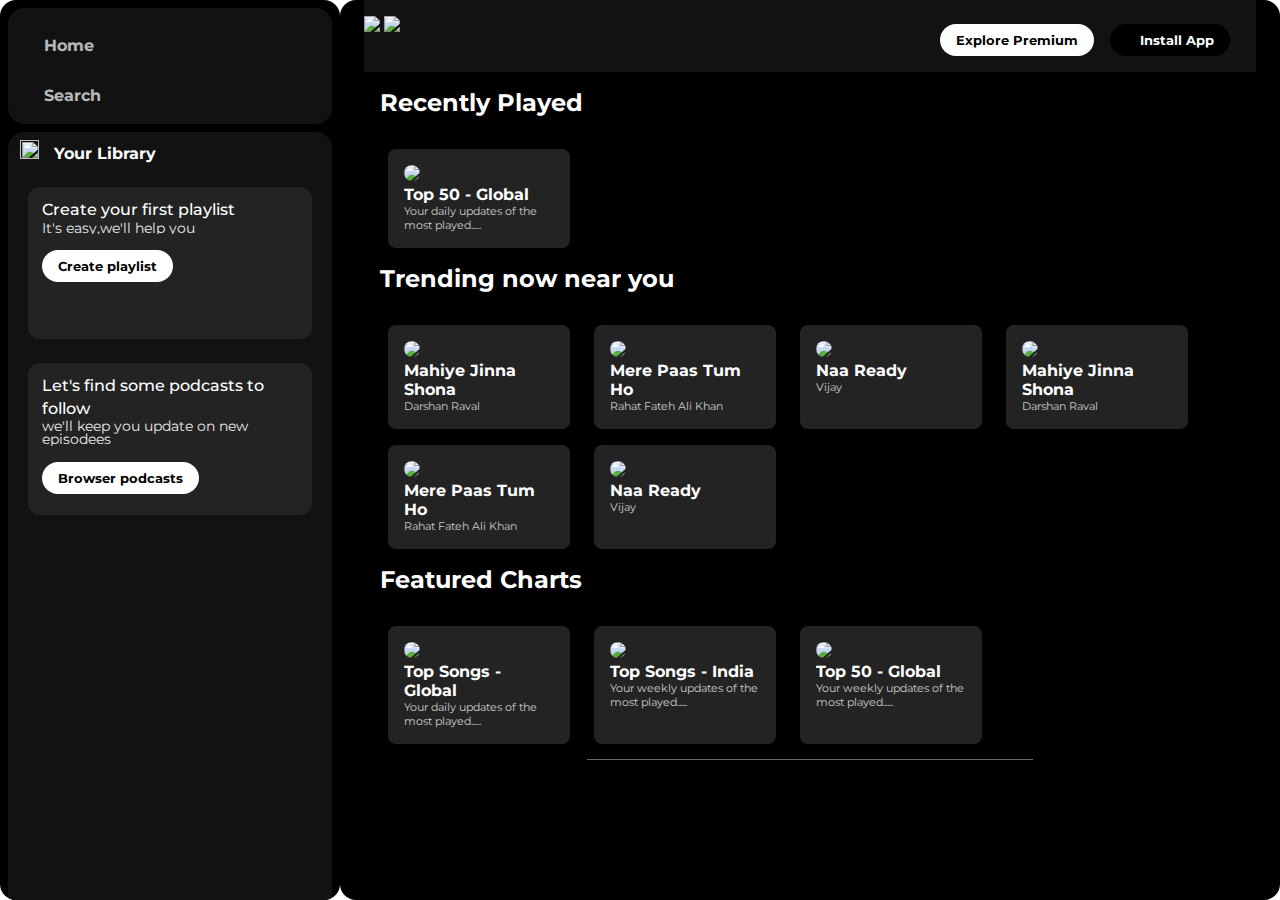
==== index.html @ a01302d3 "changed name from project to index" ====
<!DOCTYPE html>
<html lang="en">
<head>
    <meta charset="UTF-8">
    <meta name="viewport" content="width=device-width, initial-scale=1.0">
    <link rel="stylesheet" href="https://cdnjs.cloudflare.com/ajax/libs/font-awesome/6.5.1/css/all.min.css" integrity="sha512-DTOQO9RWCH3ppGqcWaEA1BIZOC6xxalwEsw9c2QQeAIftl+Vegovlnee1c9QX4TctnWMn13TZye+giMm8e2LwA==" crossorigin="anonymous" referrerpolicy="no-referrer" />
    <link rel="icon" href="/Spotify Project/logo.png"/>
    <title>Spotify - Web player:Music for everyone</title>
    <link rel="stylesheet" href="project.css">
    <link rel="preconnect" href="https://fonts.googleapis.com">
<link rel="preconnect" href="https://fonts.gstatic.com" crossorigin>
<link href="https://fonts.googleapis.com/css2?family=Montserrat:ital,wght@0,100..900;1,100..900&display=swap" rel="stylesheet">
</head>
<body>
  <!-- Sidebar -->
   <div class="main">
    <div class="sidebar">
  <div class="nav">
<div class="nav-option">
    <i class="fa-solid fa-house"></i>
     <a href="#"><b>Home</b></a>
</div>
<div class="nav-option">
    <i class="fa-solid fa-magnifying-glass"></i>
       <a href="#"><b>Search</b></a>
 </div>
  </div>
  <div class="library">
   <div class="options">
   <div class="lib-option">
      <image class="image" src="/Spotify Project/library_icon.png"/>
       <a class="your"  href="#"><b>Your Library</b></a>
      </div>
       <div class="icons">
         <i class="fa-solid fa-plus"></i>
         <i class="fa-solid fa-arrow-right"></i>
     </div>
  </div>  
  <div class="box-1 ">
    <p class="p1 ">Create your first playlist</p>
    <p class="p2">It's easy,we'll help you</p>
    <button class="badge">Create playlist</button>
  </div>
  <div class="box-1">
    <p class="p1">Let's find some podcasts to follow</p>
    <p class="p2">we'll keep  you update on new episodees</p>
    <button class="badge">Browser podcasts</button>
  </div>
  </div>
    </div>
    <!-- sticky Navbar -->
    <div class="main-content">
       <div class="sticky-nav">
        <div class="sticky-nav-icons">
          <image  src="/Spotify Project/backward_icon.png " />
          <image class="hide" src="/Spotify Project/forward_icon.png"/>
        </div>
      <div class="sticky-nav-option">
      <button class=" sticky-badge nav-item hide"> Explore Premium</button>
      <button class="sticky-badge nav-item new" ><i class="fa-regular fa-circle-down"></i>Install App</button>
      <i class="fa-regular fa-user" style="margin-right: 9px;"></i>
    </div>
       </div>
       <!-- Main Content -->
    <div class="cards">
      <h2>Recently Played</h2>
      <div class="card-container">
        <div class="card">
              <image  class="card-image"  src="/Spotify Project/card1img.jpeg"/>
              <p class="card-title"> <b>Top 50 - Global</b></p>
              <p class="card-info">Your daily updates of the most played.....</p>
         </div>
      </div>
      <h2>Trending now near you</h2>
      <div class="card-container">
        <div class="card">
              <image  class="card-image"  src="/Spotify Project/card2img.jpeg"/>
              <p class="card-title"> <b>Mahiye Jinna Shona</b></p>
              <p class="card-info">Darshan Raval</p>
         </div>
              <div class="card">
              <image  class="card-image"  src="/Spotify Project/card3img.jpeg"/>
              <p class="card-title"> <b>Mere Paas Tum Ho</b></p>
              <p class="card-info">Rahat Fateh Ali Khan</p>
         </div>
          <div class="card">
              <image  class="card-image"  src="/Spotify Project/card4img.jpeg"/>
              <p class="card-title"> <b>Naa Ready</b></p>
              <p class="card-info">Vijay</p>
         </div>
              <div class="card">
              <image  class="card-image"  src="/Spotify Project/card2img.jpeg"/>
              <p class="card-title"> <b>Mahiye Jinna Shona</b></p>
              <p class="card-info">Darshan Raval</p>
         </div>
            <div class="card">
              <image  class="card-image"  src="/Spotify Project/card3img.jpeg"/>
              <p class="card-title"> <b>Mere Paas Tum Ho</b></p>
              <p class="card-info">Rahat Fateh Ali Khan</p>
         </div>
              <div class="card">
              <image  class="card-image"  src="/Spotify Project/card4img.jpeg"/>
              <p class="card-title"> <b>Naa Ready</b></p>
              <p class="card-info">Vijay</p>
          </div>
        </div>
        <h2>Featured Charts</h2>
      <div class="card-container">
        <div class="card">
              <image  class="card-image"  src="/Spotify Project/card5img.jpeg"/>
              <p class="card-title"> <b>Top Songs - Global</b></p>
              <p class="card-info">Your daily updates of the most played.....</p>
         </div>
              <div class="card">
              <image  class="card-image"  src="/Spotify Project/card6img.jpeg"/>
              <p class="card-title"> <b>Top Songs - India</b></p>
              <p class="card-info">Your weekly updates of the most played.....</p>
         </div>
          <div class="card">
              <image  class="card-image"  src="/Spotify Project/card5img.jpeg"/>
              <p class="card-title"> <b>Top 50 - Global</b></p>
              <p class="card-info">Your weekly updates of the most played.....</p>
         </div>
        </div>
         <div class="footer">
          <div class="line"></div>
       </div>
<!-- Music Player -->
     <div class="music-Player">
    <div class="album"> </div>
  </div>
      <div class="player">
      <div class="playback-icons">
        <image class="playback-image Akky" src="/Spotify Project/player_icon1.png"/>
        <image  class="playback-image Akky"src="/Spotify Project/player_icon2.png"/>
        <image class="playback-image"src="/Spotify Project/player_icon3.png" style="opacity: 1 ;height: 1.75rem;"/>
        <image class="playback-image Akky"src="/Spotify Project/player_icon4.png"/>
        <image class="playback-image Akky" src="/Spotify Project/player_icon5.png"/>
      </div>
      <div class="playback-process">
        <span class="curr-time">00:00</span>
          <input class="playbar-progress" type="range" min="0" max="100" step="1"/>
        <span class="tot-time">03;33</span>
      </div>
    </div>
    <div class="controls">
      <i class="fa-sharp fa-thin fa-microphone-stand"></i>
    </div>
   </div> 
   </div> 
</body>
</html>
---- project.css ----
* {
  font-family: "Montserrat", sans-serif;
  text-decoration: none;
  margin:0;
  overflow: hidden;
  color:#fff;
}
.main{
display: flex;
height:100vh;
}
.sidebar{
background-color:#000;
width:340px ;
border-radius: 1rem ; /* 16 px */
}
.main-content{
background-color:#000;
flex: 1;
border-radius: 1rem ;
overflow: auto;
padding: 0 1.5rem 0 1.5rem;
}
.music-player{
  background-color:#000;
  position: fixed;
  bottom:0;
  height: 76px ;
  width:100%;
}
.nav{
  background-color: #121212;
text-decoration: none ;
padding : 0.5rem 0.75rem;
margin:0.5rem; 
justify-content: center;
height: 100px;
display:flex;
flex-direction: column;
border-radius:1rem;
}
.nav-option{
  line-height: 2.5rem ;
  margin:0.5rem;
  padding: 0.5rem 0.75 rem;
  opacity: 0.7;
}
.nav-option i {
  font-size: 1.20rem;
}
.nav-option a {
  font-size: 1 rem;
  margin-left: 1rem;
  text-align: center;
}
.nav-option:hover{
  opacity: 1; 
}
.library{
  background-color: #121212;
  padding : 0.5rem 0.75rem;
  margin:0.5rem;
  height: 100%;
  border-radius:1rem;
}
.options{
    justify-content: space-between;
    display:flex;
    align-items: center;
}
.your{
  text-decoration: none ;
  margin: 0.5rem;
  padding: 0.2rem;
  text-align: center;
}
.image{
  height:1.20rem;
  width:1.20rem;
}
icons{
  font-size: 1.20 rem ;
  display: flex;
}
.icons i {
  opacity: 0.7;
  margin-right:1rem;

}
.icon i :hover {
  opacity: 0.7;
}
.box-1{
  background-color: #232323;
  height:8rem ;
  border-radius: 0.75rem;
  margin: 1.5rem 0.5rem ;
  padding: 0.75rem  0.9rem; ;
   line-height: 1.4rem; 
}
.p1{
  font-size: 1rem;;
  font-weight:500 ;
}
.p2{
  font-size:0.85rem ;
  opacity:0.9 ;
  line-height: 0.8rem;
}
.badge{
  background-color: #fff;
  color: #000;
  border:none;
  border-radius: 100px;
  padding:0.25rem 1rem;
  font-weight: 500px;
  margin-top: 1rem;
  height: 2rem;
  width: fit-content;
  font-weight: 700;
}
/* Sticky Navbar */
.sticky-nav {
  background-color: #121212;
  position: sticky;
  top:0;
  padding:1rem 0 1rem 0;
  align-items: centre;
  display:flex;
 justify-content: space-between; 
 z-index: 10; 
}
.sticky-image{
  margin: 0;
}
.sticky-nav-option i {
  margin-right: 1px;
  padding: 0.5px;
  align-items: center;
  justify-content: space-between;
  }
.sticky-badge{
  background-color: #fff;
  color: #000;
  font-weight: 700;
  border: none;
  border-radius: 100px;
  margin-top:0.5rem;
  margin-right: 2px;
  padding: 0.25rem 1rem;
  height: 2rem ;
  width:fit-content;
}
.sticky-nav-option {
  display: flex;
  justify-content:center; 
  align-items: center;
  }
  .nav-item{
    margin-right: 1rem;
    font-weight: 800px;
  }
.new{
  background-color: #000;
  color: #fff;
}
.new i {
  align-items: center;
  margin-left: 0.75rem;
}
@media (max-width:1000px){
.hide{
  display: none;
}
}
/* Main Content */
h2{
  padding:1rem ;
}
.card{
  background-color: #232323;
  width:150px ;
  border-radius: 0.5rem;
  padding: 1rem;
  margin-left: 1.5rem;
  margin-top: 1rem;
}
.card-container{
  display: flex ;
  flex-wrap: wrap;
}
.card-image {
  width: 100%;
  border-radius: 0.5rem;
}
.card-title {
   font-weight:700px; 
}
.card-info {
  font-size: 0.7rem;
   opacity: 0.75;
}
.footer{
  display: flex;
  bottom: 0;
  justify-content:center ;
  align-items:center ;
}
.footer{
  height:300px ;
}
.line{
  height:90% ;
  width: 50% ;
  border-top: 1px solid white;
  opacity: 0.4;
}

/* Music Player */

.music-Player{
  display: flex;
}
.album{
  width:25%;
}
.player{
  width:50%;
}
.controls{
  width:25%;
}
.playback-icons{
  display: flex;
  justify-content: center;
  align-items: center;
}
.playback-image {
  height: 1 rem;
  margin-right: 1.5rem;
 opacity: 0.7;
}
.Akky{
  height: 1rem;
}
.playback-img:hover {
  opacity: 1;
 }
.playback-process{
  display: flex;
  justify-content: center;
  align-items: center;
}
.playbar-progress{
  width: 70%;
  appearance: none;
  background-color: transparent;
  cursor: pointer;
}
.playbar-progress::-webkit-slider-runnable-track{
  background-color: #ddd;
  border-radius: 100px;
  height: 0.3rem;
}
.playbar-progress::-webkit-slider-thumb{
  appearance:none;
  height: 0.65em;
  width: 0.65rem;
  border-radius: 50%;
  margin-top: -2px;
  background-color: #1bd760;
}
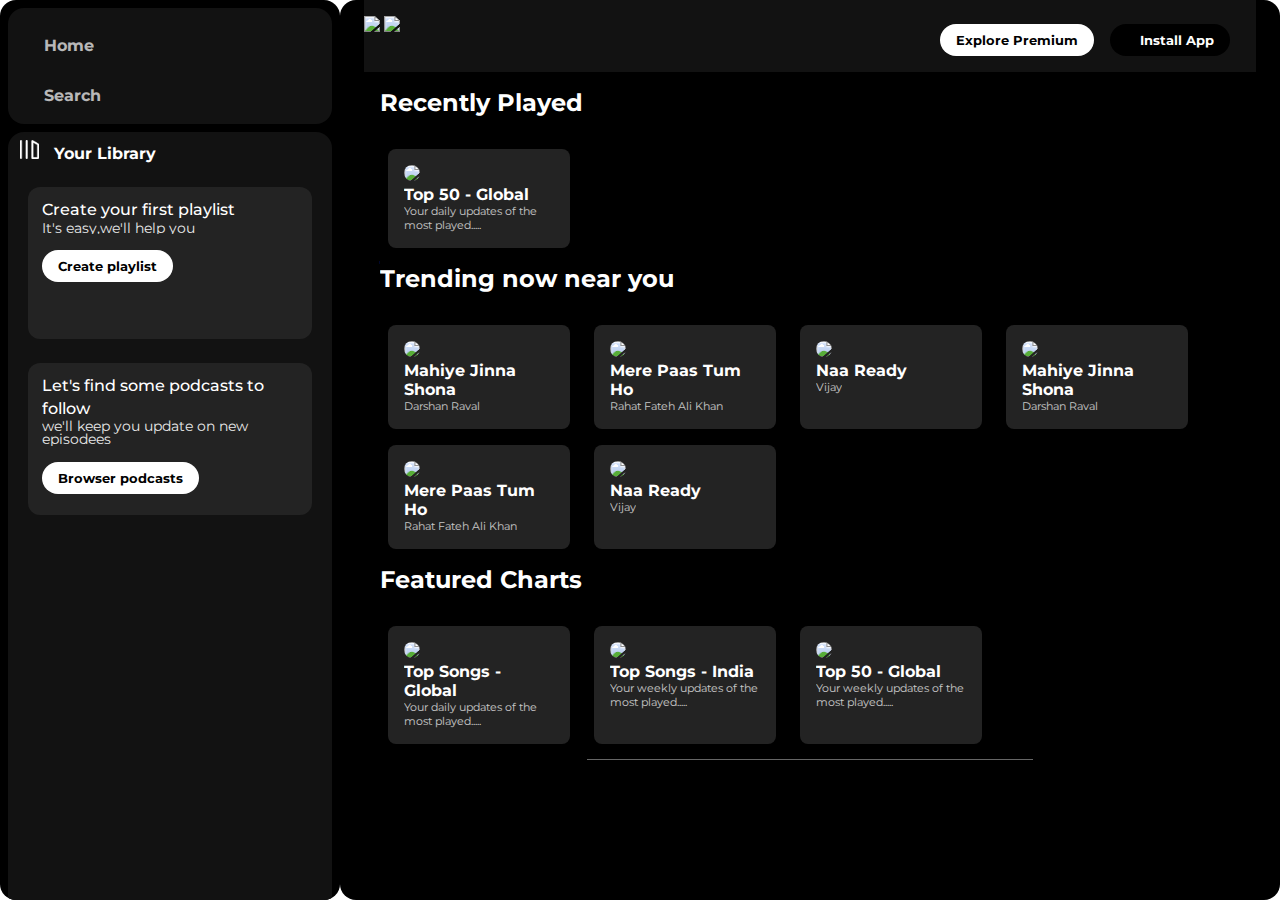
==== commit 56805a50: "Update index.html" ====
--- a/index.html
+++ b/index.html
@@ -28,7 +28,7 @@
   <div class="library">
    <div class="options">
    <div class="lib-option">
-      <image class="image" src="/Spotify Project/library_icon.png"/>
+      <image class="image" src="library_icon.png"/>
        <a class="your"  href="#"><b>Your Library</b></a>
       </div>
        <div class="icons">
@@ -149,4 +149,4 @@
    </div> 
    </div> 
 </body>
-</html> +</html> 
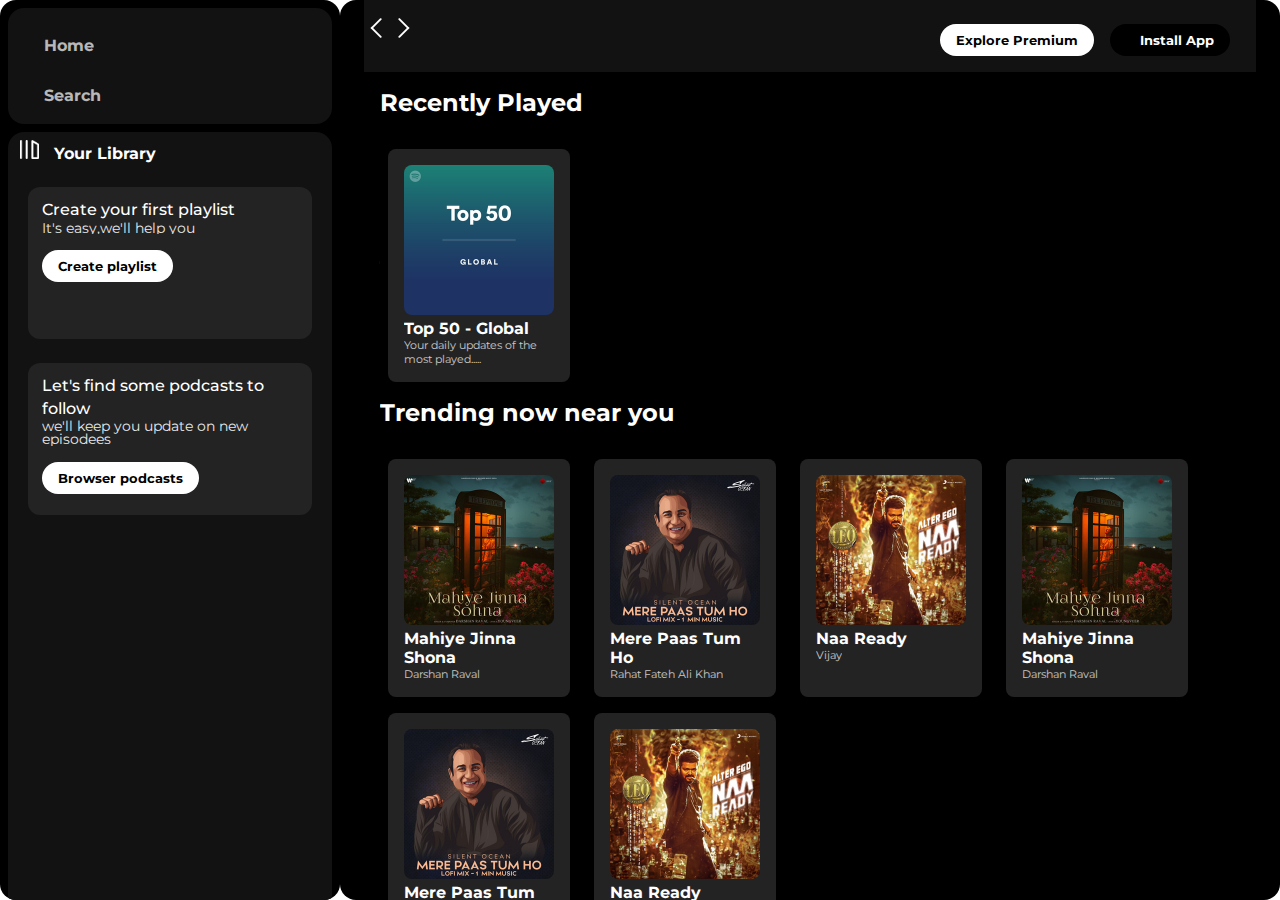
==== commit 0d1c80e7: "Update image path index.html" ====
--- a/index.html
+++ b/index.html
@@ -52,8 +52,8 @@
     <div class="main-content">
        <div class="sticky-nav">
         <div class="sticky-nav-icons">
-          <image  src="/Spotify Project/backward_icon.png " />
-          <image class="hide" src="/Spotify Project/forward_icon.png"/>
+          <image  src="backward_icon.png " />
+          <image class="hide" src="forward_icon.png"/>
         </div>
       <div class="sticky-nav-option">
       <button class=" sticky-badge nav-item hide"> Explore Premium</button>
@@ -66,7 +66,7 @@
       <h2>Recently Played</h2>
       <div class="card-container">
         <div class="card">
-              <image  class="card-image"  src="/Spotify Project/card1img.jpeg"/>
+              <image  class="card-image"  src="card1img.jpeg"/>
               <p class="card-title"> <b>Top 50 - Global</b></p>
               <p class="card-info">Your daily updates of the most played.....</p>
          </div>
@@ -74,32 +74,32 @@
       <h2>Trending now near you</h2>
       <div class="card-container">
         <div class="card">
-              <image  class="card-image"  src="/Spotify Project/card2img.jpeg"/>
+              <image  class="card-image"  src="card2img.jpeg"/>
               <p class="card-title"> <b>Mahiye Jinna Shona</b></p>
               <p class="card-info">Darshan Raval</p>
          </div>
               <div class="card">
-              <image  class="card-image"  src="/Spotify Project/card3img.jpeg"/>
+              <image  class="card-image"  src="card3img.jpeg"/>
               <p class="card-title"> <b>Mere Paas Tum Ho</b></p>
               <p class="card-info">Rahat Fateh Ali Khan</p>
          </div>
           <div class="card">
-              <image  class="card-image"  src="/Spotify Project/card4img.jpeg"/>
+              <image  class="card-image"  src="card4img.jpeg"/>
               <p class="card-title"> <b>Naa Ready</b></p>
               <p class="card-info">Vijay</p>
          </div>
               <div class="card">
-              <image  class="card-image"  src="/Spotify Project/card2img.jpeg"/>
+              <image  class="card-image"  src="card2img.jpeg"/>
               <p class="card-title"> <b>Mahiye Jinna Shona</b></p>
               <p class="card-info">Darshan Raval</p>
          </div>
             <div class="card">
-              <image  class="card-image"  src="/Spotify Project/card3img.jpeg"/>
+              <image  class="card-image"  src="card3img.jpeg"/>
               <p class="card-title"> <b>Mere Paas Tum Ho</b></p>
               <p class="card-info">Rahat Fateh Ali Khan</p>
          </div>
               <div class="card">
-              <image  class="card-image"  src="/Spotify Project/card4img.jpeg"/>
+              <image  class="card-image"  src="card4img.jpeg"/>
               <p class="card-title"> <b>Naa Ready</b></p>
               <p class="card-info">Vijay</p>
           </div>
@@ -107,17 +107,17 @@
         <h2>Featured Charts</h2>
       <div class="card-container">
         <div class="card">
-              <image  class="card-image"  src="/Spotify Project/card5img.jpeg"/>
+              <image  class="card-image"  src="card5img.jpeg"/>
               <p class="card-title"> <b>Top Songs - Global</b></p>
               <p class="card-info">Your daily updates of the most played.....</p>
          </div>
               <div class="card">
-              <image  class="card-image"  src="/Spotify Project/card6img.jpeg"/>
+              <image  class="card-image"  src="card6img.jpeg"/>
               <p class="card-title"> <b>Top Songs - India</b></p>
               <p class="card-info">Your weekly updates of the most played.....</p>
          </div>
           <div class="card">
-              <image  class="card-image"  src="/Spotify Project/card5img.jpeg"/>
+              <image  class="card-image"  src="card5img.jpeg"/>
               <p class="card-title"> <b>Top 50 - Global</b></p>
               <p class="card-info">Your weekly updates of the most played.....</p>
          </div>
@@ -131,11 +131,11 @@
   </div>
       <div class="player">
       <div class="playback-icons">
-        <image class="playback-image Akky" src="/Spotify Project/player_icon1.png"/>
-        <image  class="playback-image Akky"src="/Spotify Project/player_icon2.png"/>
-        <image class="playback-image"src="/Spotify Project/player_icon3.png" style="opacity: 1 ;height: 1.75rem;"/>
-        <image class="playback-image Akky"src="/Spotify Project/player_icon4.png"/>
-        <image class="playback-image Akky" src="/Spotify Project/player_icon5.png"/>
+        <image class="playback-image Akky" src="player_icon1.png"/>
+        <image  class="playback-image Akky"src="player_icon2.png"/>
+        <image class="playback-image"src="player_icon3.png" style="opacity: 1 ;height: 1.75rem;"/>
+        <image class="playback-image Akky"src="player_icon4.png"/>
+        <image class="playback-image Akky" src="player_icon5.png"/>
       </div>
       <div class="playback-process">
         <span class="curr-time">00:00</span>
